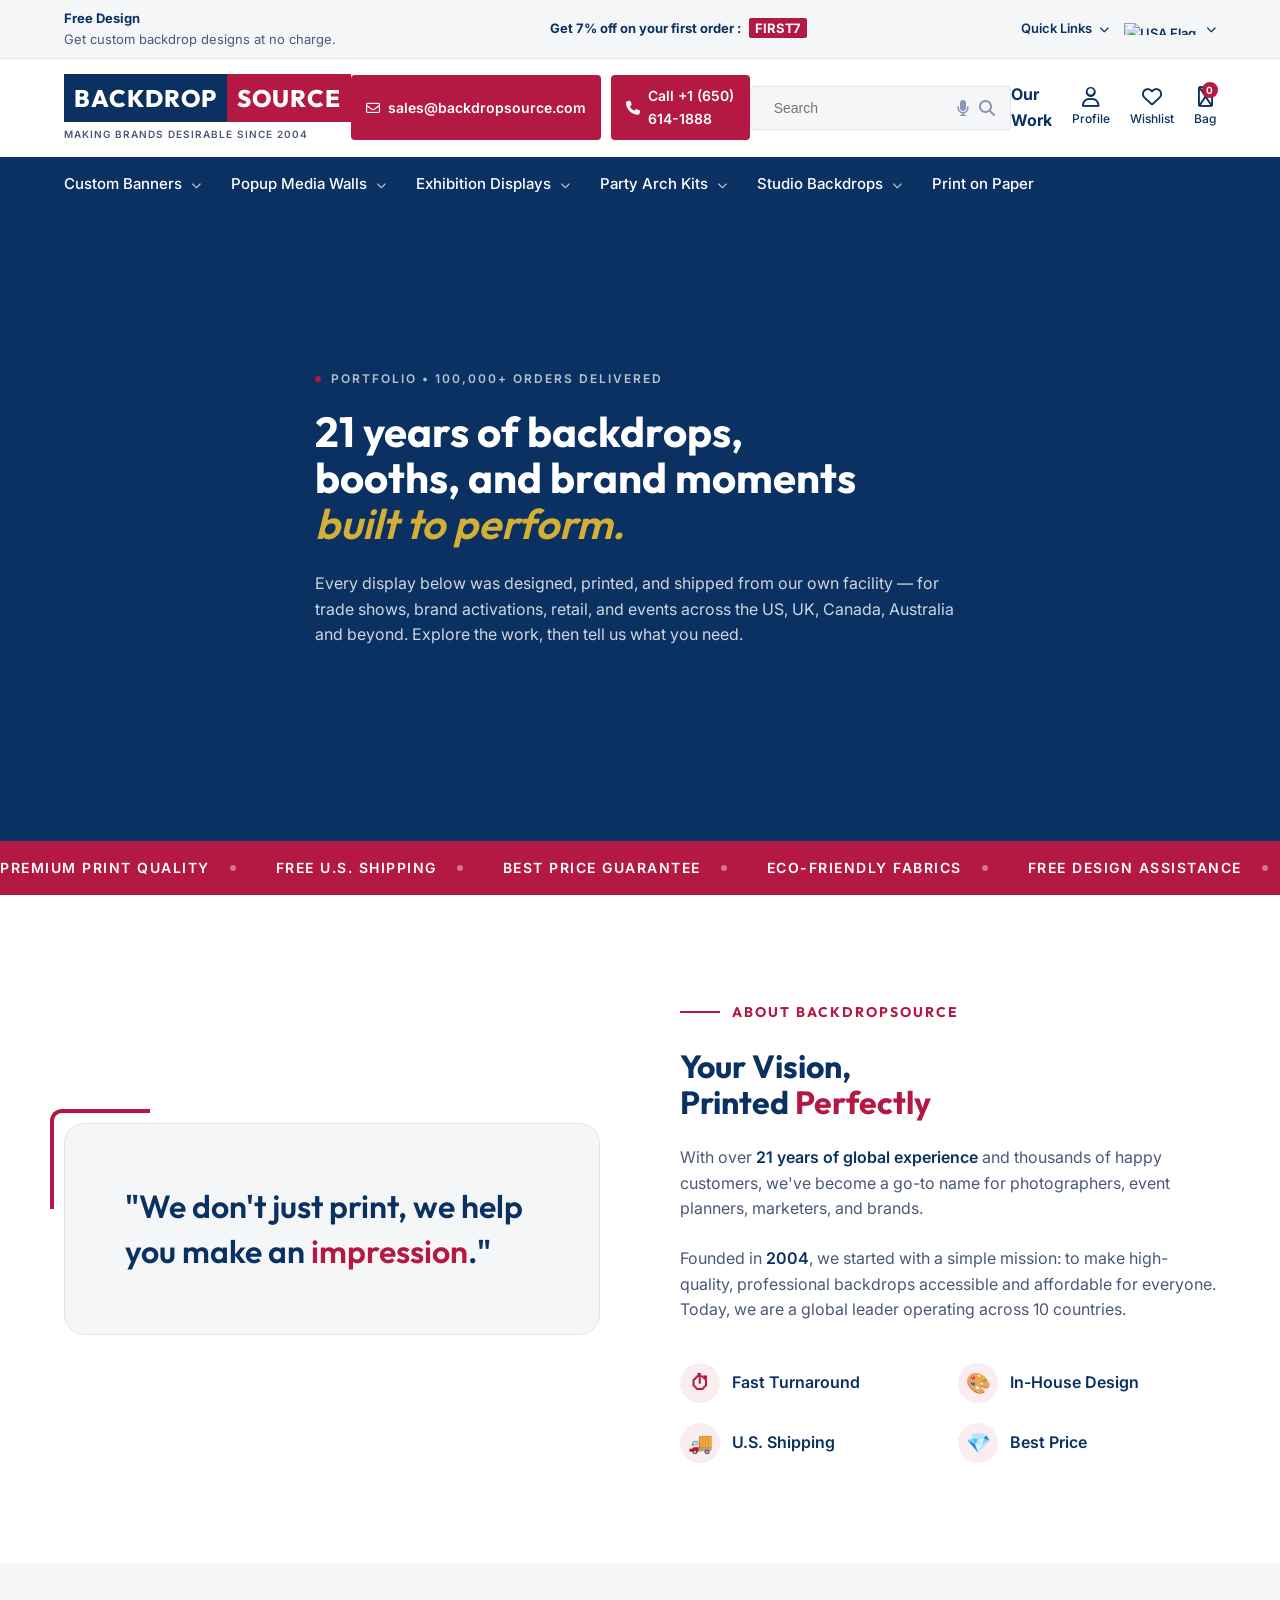
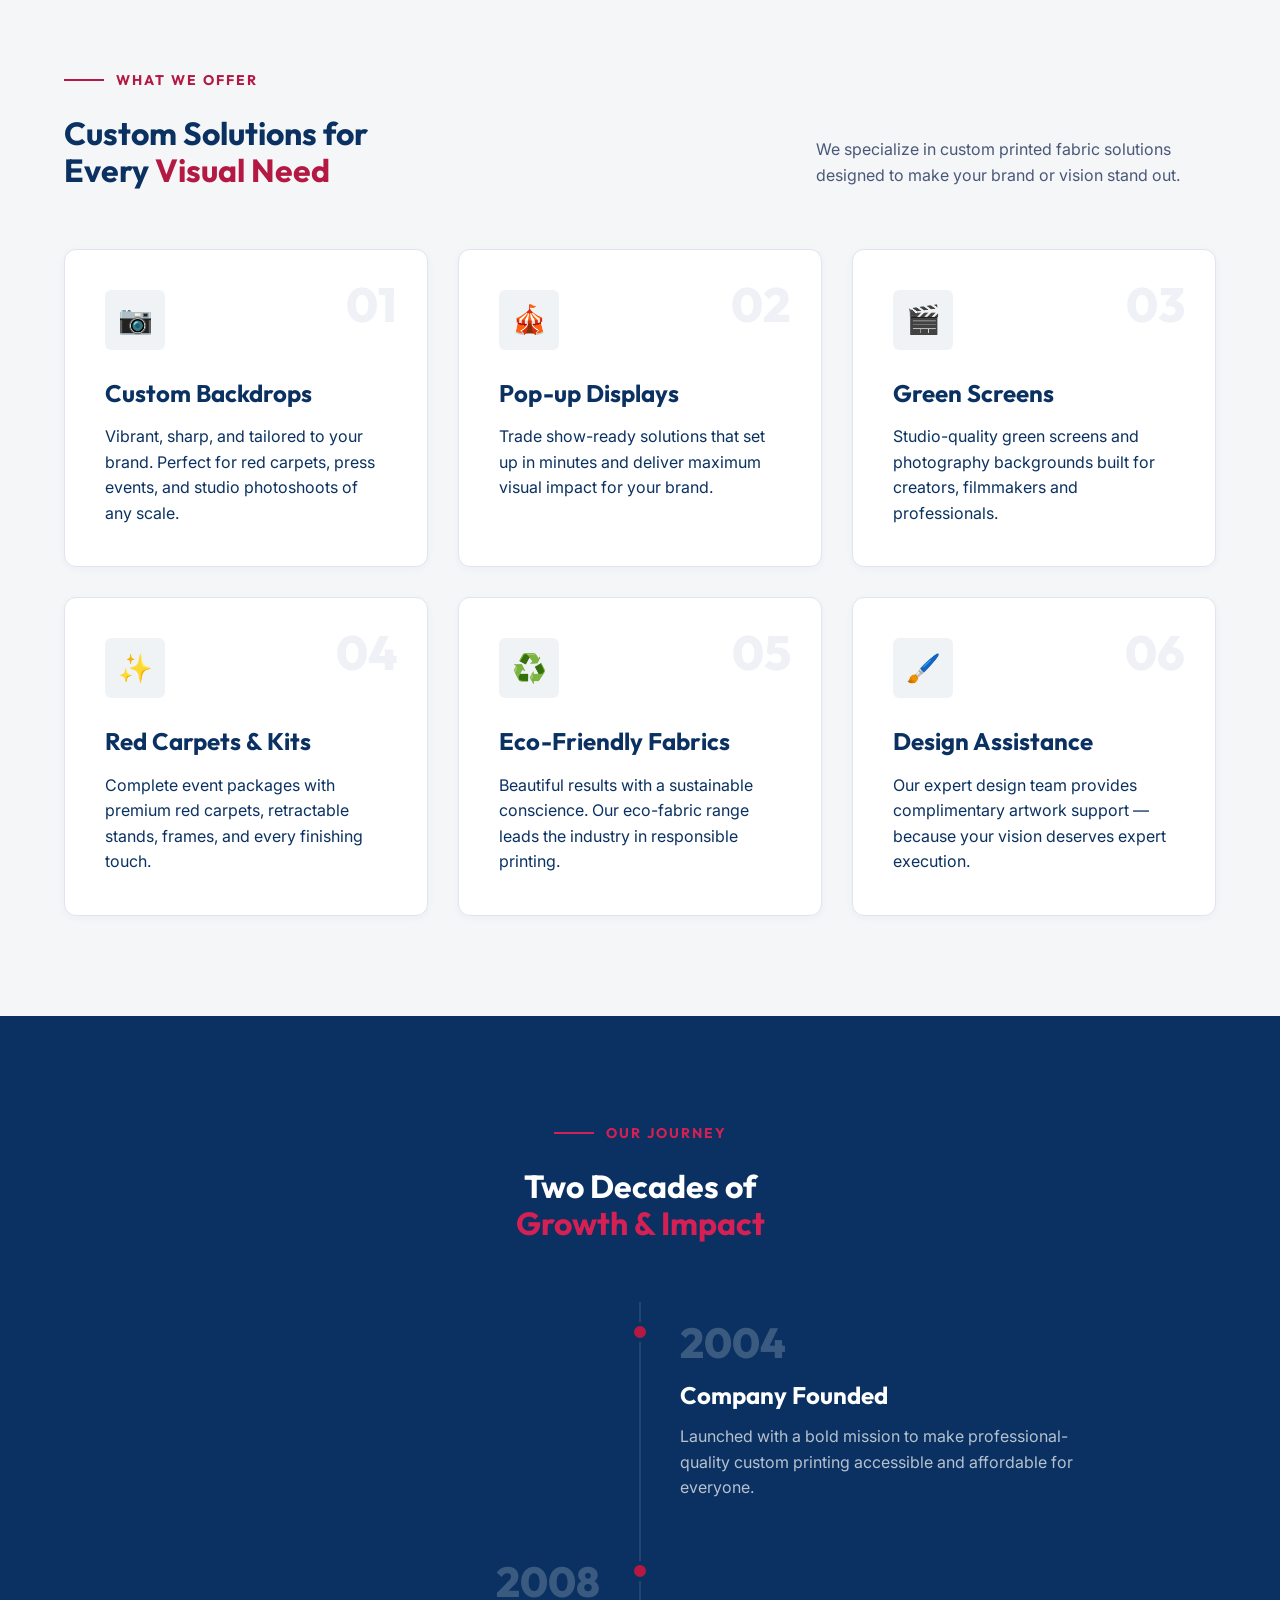
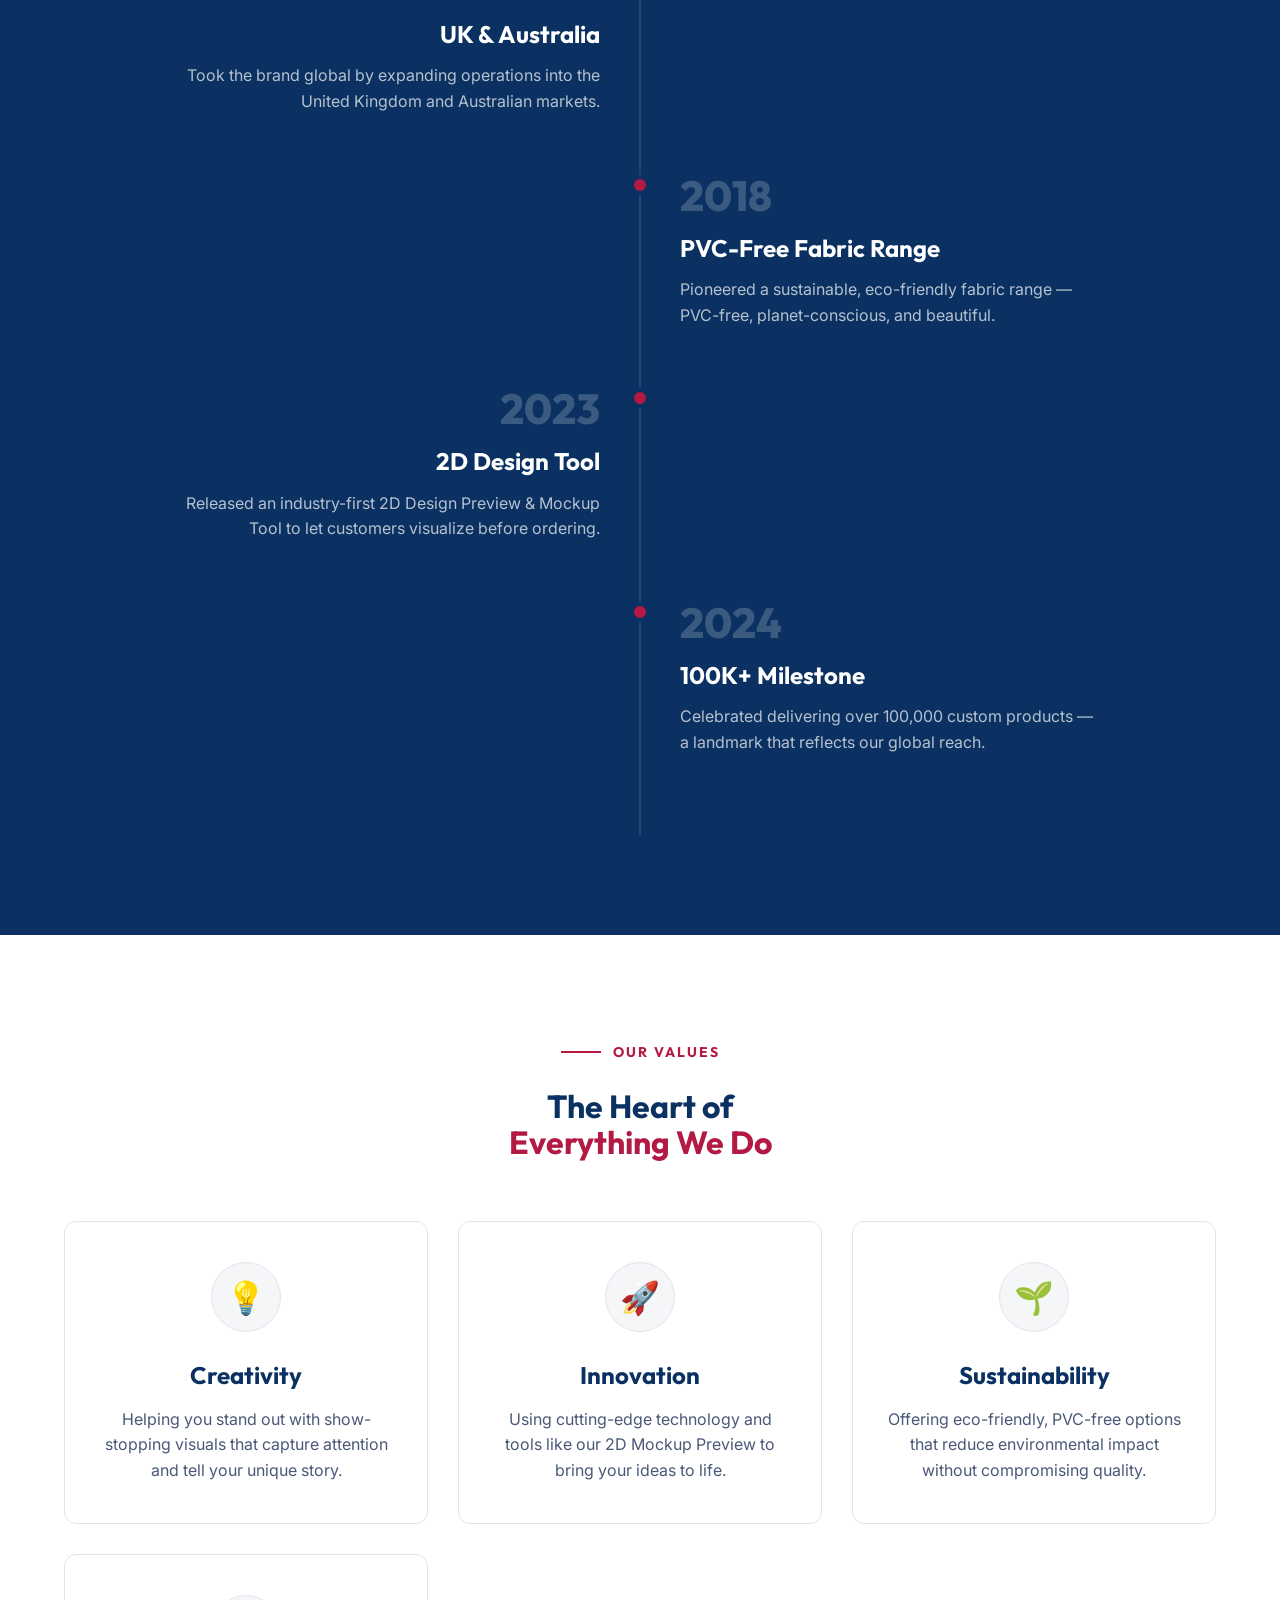
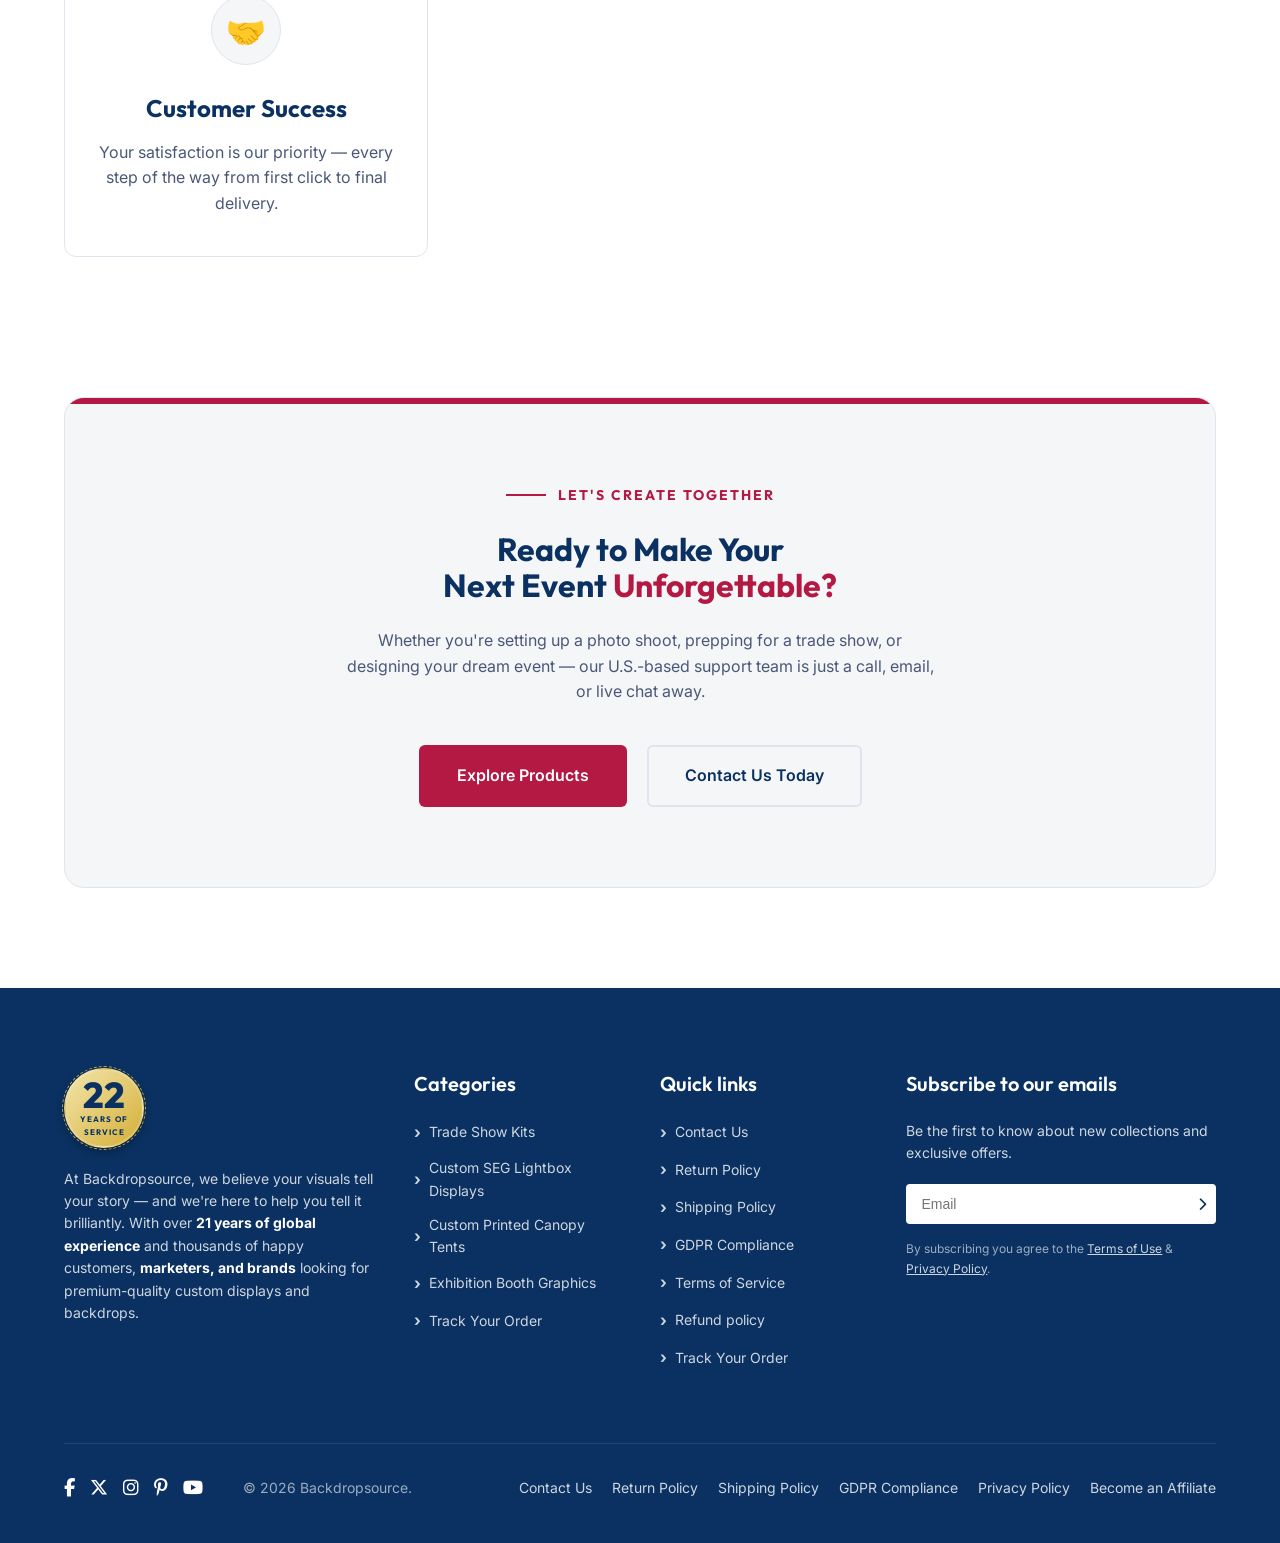
==== about.html @ a2a5b866 "Initial commit" ====
<!DOCTYPE html>
<html lang="en">
<head>
    <meta charset="UTF-8">
    <meta name="viewport" content="width=device-width, initial-scale=1.0">
    <title>Backdropsource — About Us</title>
    <link href="https://fonts.googleapis.com/css2?family=Inter:wght@300;400;500;600;700&family=Outfit:wght@400;500;600;700;800&display=swap" rel="stylesheet">
    <link rel="stylesheet" href="https://cdnjs.cloudflare.com/ajax/libs/font-awesome/6.4.0/css/all.min.css">
    <style>
        :root {
            /* ── BRAND COLORS ── */
            --crimson: #B31942;
            --crimson-dark: #8E1235;
            --crimson-light: #D42054;
            --crimson-soft: rgba(179, 25, 66, 0.08);

            --navy: #0A3161;
            --navy-mid: #0D3D7A;
            --navy-light: #1050A0;
            --navy-soft: rgba(10, 49, 97, 0.06);

            --gold: #D4AF37;
            --gold-light: #F3E5AB;

            --white: #FFFFFF;
            --off-white: #F5F6F8;
            --light-gray: #E0E4EE;
            --border: #E0E4EE;

            --text-primary: #0A3161;
            --text-secondary: #4A5878;
            --text-muted: #8896B3;

            /* ── DESIGN SYSTEM ── */
            --font-display: 'Outfit', sans-serif;
            --font-body: 'Inter', sans-serif;

            --radius-sm: 6px;
            --radius-md: 12px;
            --radius-lg: 20px;

            --shadow-sm: 0 2px 8px rgba(10, 49, 97, 0.04);
            --shadow-md: 0 8px 24px rgba(10, 49, 97, 0.08);
            --shadow-lg: 0 20px 40px rgba(10, 49, 97, 0.12);

            /* ── BRAND FONT SIZES ── */
            --font-h1-desktop: 42px;
            --font-h1-mobile: 32px;
            --font-h2-desktop: 32px;
            --font-h2-mobile: 24px;
            --font-h3-desktop: 24px;
            --font-h3-mobile: 20px;
            --font-h4-desktop: 20px;
            --font-h4-mobile: 18px;
            --font-body-desktop: 16px;
            --font-body-mobile: 15px;
            --font-small-desktop: 14px;
            --font-small-mobile: 13px;
            --font-button: 16px;
            --font-nav-desktop: 15px;
            --font-nav-mobile: 14px;
        }

        *, *::before, *::after {
            box-sizing: border-box;
            margin: 0;
            padding: 0;
        }

        html {
            scroll-behavior: smooth;
        }

        body {
            font-family: var(--font-body);
            font-size: var(--font-body-mobile);
            background-color: var(--white);
            color: var(--text-primary);
            overflow-x: hidden;
            line-height: 1.6;
        }

        /* ── HEADER ── */
        header {
            width: 100%;
            z-index: 1000;
        }
        .top-bar {
            background-color: var(--off-white);
            padding: 8px 5%;
            display: flex;
            justify-content: space-between;
            align-items: center;
            font-size: 13px;
            border-bottom: 1px solid var(--border);
        }
        .top-bar-left strong {
            color: var(--text-primary);
        }
        .top-bar-left span {
            color: var(--text-secondary);
        }
        .top-bar-center {
            font-weight: 700;
        }
        .top-bar-center span {
            background-color: var(--crimson);
            color: var(--white);
            padding: 2px 6px;
            border-radius: 2px;
            margin-left: 5px;
        }
        .top-bar-right {
            display: flex;
            align-items: center;
            gap: 15px;
            font-weight: 600;
        }
        .top-bar-right select {
            border: none;
            background: transparent;
            font-size: 13px;
            cursor: pointer;
            outline: none;
            font-weight: 600;
        }
        .main-header {
            display: flex;
            justify-content: space-between;
            align-items: center;
            padding: 15px 5%;
            background-color: var(--white);
        }
        .logo-area {
            display: flex;
            flex-direction: column;
            text-decoration: none;
        }
        .logo-main {
            display: flex;
            font-family: var(--font-display);
            font-size: 24px;
            font-weight: 800;
            letter-spacing: 1px;
        }
        .logo-backdrop {
            background-color: var(--navy);
            color: var(--white);
            padding: 5px 10px;
        }
        .logo-source {
            background-color: var(--crimson);
            color: var(--white);
            padding: 5px 10px;
        }
        .logo-sub {
            font-size: 10px;
            text-transform: uppercase;
            letter-spacing: 1px;
            color: var(--text-secondary);
            margin-top: 4px;
            font-weight: 600;
        }
        .header-actions {
            display: flex;
            gap: 10px;
        }
        .btn-header {
            background-color: var(--crimson);
            color: var(--white);
            padding: 10px 15px;
            border-radius: 4px;
            text-decoration: none;
            font-weight: 600;
            font-size: 14px;
            display: flex;
            align-items: center;
            gap: 8px;
            transition: background-color 0.3s;
        }
        .btn-header:hover {
            background-color: var(--crimson-dark);
        }
        .search-bar {
            display: flex;
            align-items: center;
            background-color: var(--off-white);
            border: 1px solid var(--border);
            border-radius: 4px;
            padding: 5px 15px;
            width: 300px;
        }
        .search-bar input {
            border: none;
            background: transparent;
            padding: 8px;
            width: 100%;
            outline: none;
            font-size: 14px;
        }
        .search-bar i {
            color: var(--text-muted);
            cursor: pointer;
        }
        .header-icons {
            display: flex;
            align-items: center;
            gap: 20px;
        }
        .our-work-link {
            font-weight: 700;
            text-decoration: none;
            color: var(--text-primary);
        }
        .icon-item {
            display: flex;
            flex-direction: column;
            align-items: center;
            text-decoration: none;
            color: var(--text-primary);
            font-size: 12px;
            position: relative;
            font-weight: 500;
        }
        .icon-item i {
            font-size: 20px;
            margin-bottom: 2px;
            font-weight: 400;
        }
        .bag-count {
            position: absolute;
            top: -5px;
            right: -5px;
            background-color: var(--crimson);
            color: var(--white);
            font-size: 10px;
            border-radius: 50%;
            width: 16px;
            height: 16px;
            display: flex;
            align-items: center;
            justify-content: center;
            font-weight: bold;
        }
        .nav-bar {
            background-color: var(--navy);
            padding: 0 5%;
        }
        .nav-list {
            display: flex;
            list-style: none;
            gap: 30px;
            margin: 0;
            padding: 0;
            overflow-x: auto;
        }
        .nav-list li a {
            color: var(--white);
            text-decoration: none;
            font-size: var(--font-nav-mobile);
            font-weight: 500;
            display: inline-block;
            padding: 15px 0;
            white-space: nowrap;
        }
        .nav-list li a i {
            font-size: 10px;
            margin-left: 5px;
            opacity: 0.7;
        }

        /* ── FOOTER ── */
        .s-footer {
            background-color: var(--navy);
            color: var(--white);
            padding: 80px 5% 40px;
        }
        .footer-grid {
            display: grid;
            grid-template-columns: 1.5fr 1fr 1fr 1.5fr;
            gap: 40px;
            margin-bottom: 60px;
        }
        .footer-logo-area p {
            color: rgba(255,255,255,0.8);
            font-size: 14px;
            line-height: 1.6;
            margin-top: 20px;
        }
        .footer-logo-area strong {
            color: var(--white);
            font-weight: 700;
        }
        .footer-badge {
            display: inline-block;
            width: 80px;
            height: 80px;
            background: linear-gradient(135deg, var(--gold-light), var(--gold));
            border-radius: 50%;
            text-align: center;
            color: var(--navy);
            display: flex;
            flex-direction: column;
            justify-content: center;
            align-items: center;
            font-family: var(--font-display);
            box-shadow: 0 4px 10px rgba(0,0,0,0.3);
            border: 2px solid rgba(255,255,255,0.2);
            position: relative;
        }
        .footer-badge::before {
            content: '';
            position: absolute;
            inset: -4px;
            border: 1px dashed var(--gold);
            border-radius: 50%;
        }
        .footer-badge .badge-num {
            font-size: 36px;
            font-weight: 800;
            line-height: 1;
        }
        .footer-badge .badge-text {
            font-size: 8px;
            text-transform: uppercase;
            font-weight: 700;
            letter-spacing: 1px;
        }
        .footer-heading {
            font-family: var(--font-display);
            font-size: clamp(18px, 2vw, 20px);
            font-weight: 600;
            margin-bottom: 20px;
        }
        .footer-links {
            list-style: none;
            padding: 0;
            margin: 0;
        }
        .footer-links li {
            margin-bottom: 12px;
        }
        .footer-links a {
            color: rgba(255,255,255,0.8);
            text-decoration: none;
            font-size: 14px;
            transition: color 0.3s;
            display: flex;
            align-items: center;
        }
        .footer-links a::before {
            content: '›';
            margin-right: 8px;
            font-weight: bold;
            font-size: 16px;
        }
        .footer-links a:hover {
            color: var(--white);
        }
        .footer-subscribe p {
            color: rgba(255,255,255,0.8);
            font-size: 14px;
            margin-bottom: 20px;
        }
        .subscribe-form {
            position: relative;
            margin-bottom: 15px;
        }
        .subscribe-form input {
            width: 100%;
            padding: 12px 40px 12px 15px;
            border: none;
            border-radius: 4px;
            font-size: 14px;
        }
        .subscribe-form button {
            position: absolute;
            right: 10px;
            top: 50%;
            transform: translateY(-50%);
            background: none;
            border: none;
            cursor: pointer;
            color: var(--text-primary);
        }
        .subscribe-terms {
            font-size: 12px;
            color: rgba(255,255,255,0.6);
        }
        .subscribe-terms a {
            color: rgba(255,255,255,0.8);
            text-decoration: underline;
        }
        .footer-bottom {
            display: flex;
            justify-content: space-between;
            align-items: center;
            padding-top: 30px;
            border-top: 1px solid rgba(255,255,255,0.1);
            font-size: 14px;
            color: rgba(255,255,255,0.6);
            flex-wrap: wrap;
            gap: 20px;
        }
        .social-icons {
            display: flex;
            gap: 15px;
        }
        .social-icons a {
            color: var(--white);
            font-size: 18px;
            text-decoration: none;
            transition: opacity 0.3s;
        }
        .social-icons a:hover {
            opacity: 0.8;
        }
        .footer-bottom-links {
            display: flex;
            gap: 20px;
            flex-wrap: wrap;
        }
        .footer-bottom-links a {
            color: rgba(255,255,255,0.8);
            text-decoration: none;
        }
        .footer-bottom-links a:hover {
            color: var(--white);
        }

        @media (max-width: 1024px) {
            .main-header { flex-wrap: wrap; gap: 20px; }
            .header-actions { order: 3; width: 100%; justify-content: center; }
            .search-bar { width: 100%; }
            .footer-grid { grid-template-columns: 1fr 1fr; }
        }
        @media (max-width: 768px) {
            .top-bar { flex-direction: column; gap: 10px; text-align: center; }
            .header-icons { gap: 15px; }
            .footer-grid { grid-template-columns: 1fr; }
            .footer-bottom { flex-direction: column; text-align: center; }
            .footer-bottom-links { justify-content: center; }
        }

        /* ── DESKTOP FONT SIZES ── */
        @media (min-width: 750px) {
            body { font-size: var(--font-body-desktop); }
            .nav-list li a { font-size: var(--font-nav-desktop); }
        }

        /* ── SCROLL PROGRESS ── */
        .scroll-progress {
            position: fixed;
            top: 0;
            left: 0;
            height: 4px;
            background: var(--crimson);
            z-index: 9999;
            width: 0;
            transition: width 0.1s;
        }

        /* ── GLOBAL UTILS ── */
        .section-padding {
            padding: 100px 5%;
        }
        
        .container {
            max-width: 1280px;
            margin: 0 auto;
        }

        .section-tag {
            display: inline-flex;
            align-items: center;
            gap: 12px;
            font-family: var(--font-display);
            font-size: 14px;
            font-weight: 700;
            letter-spacing: 2px;
            text-transform: uppercase;
            color: var(--crimson);
            margin-bottom: 24px;
        }

        .section-tag::before {
            content: '';
            width: 40px;
            height: 2px;
            background: var(--crimson);
        }

        .section-tag-light {
            color: var(--crimson-light);
        }
        .section-tag-light::before {
            background: var(--crimson-light);
        }

        .section-h2 {
            font-family: var(--font-display);
            font-size: clamp(24px, 4vw, 32px);
            font-weight: 700;
            line-height: 1.15;
            color: var(--navy);
            margin-bottom: 24px;
        }
        
        .section-h2-light {
            color: var(--white);
        }

        .section-h2 em {
            font-style: normal;
            color: var(--crimson);
        }
        
        .section-h2-light em {
            color: var(--crimson-light);
        }

        /* ── BUTTONS ── */
        .btn {
            display: inline-flex;
            align-items: center;
            justify-content: center;
            padding: 16px 36px;
            border-radius: var(--radius-sm);
            font-family: var(--font-body);
            font-size: var(--font-button);
            font-weight: 600;
            text-decoration: none;
            transition: all 0.3s ease;
            border: 2px solid transparent;
            cursor: pointer;
        }

        .btn-primary {
            background: var(--crimson);
            color: var(--white);
        }

        .btn-primary:hover {
            background: var(--crimson-dark);
            transform: translateY(-2px);
            box-shadow: 0 10px 20px rgba(179, 25, 66, 0.2);
        }

        .btn-outline {
            background: transparent;
            color: var(--navy);
            border-color: var(--border);
        }

        .btn-outline:hover {
            border-color: var(--navy);
            background: var(--navy-soft);
        }
        
        .btn-outline-light {
            background: transparent;
            color: var(--white);
            border-color: rgba(255,255,255,0.3);
        }
        
        .btn-outline-light:hover {
            border-color: var(--white);
            background: rgba(255,255,255,0.1);
        }

        /* ── HERO SECTION ── */
        .s-hero {
            position: relative;
            background: var(--navy);
            color: var(--white);
            min-height: 70vh;
            display: flex;
            align-items: center;
            overflow: hidden;
            justify-content: flex-start;
        }
        
        .hero-pattern {
            position: absolute;
            inset: 0;
            opacity: 0.1;
            background-image: 
                linear-gradient(rgba(255,255,255,0.1) 1px, transparent 1px),
                linear-gradient(90deg, rgba(255,255,255,0.1) 1px, transparent 1px);
            background-size: 50px 50px;
        }

        .hero-content {
            position: relative;
            z-index: 2;
            max-width: 900px;
            text-align: left;
        }

        .hero-badge {
            display: inline-flex;
            align-items: center;
            font-size: 12px;
            font-weight: 600;
            letter-spacing: 2px;
            text-transform: uppercase;
            margin-bottom: 20px;
            color: rgba(255,255,255,0.7);
        }
        
        .hero-badge::before {
            content: '';
            width: 6px;
            height: 6px;
            background-color: var(--crimson);
            border-radius: 50%;
            margin-right: 10px;
        }

        .hero-h1 {
            font-family: var(--font-display);
            font-size: clamp(32px, 5vw, 42px);
            font-weight: 700;
            line-height: 1.1;
            margin-bottom: 24px;
        }

        .hero-h1 em {
            color: var(--gold);
            font-style: italic;
            font-weight: 600;
        }

        .hero-sub {
            font-size: var(--font-body-desktop);
            color: rgba(255,255,255,0.8);
            margin-bottom: 40px;
            max-width: 650px;
            font-weight: 400;
            line-height: 1.6;
        }

        /* ── TRUST MARQUEE ── */
        .s-trust {
            background: var(--crimson);
            color: var(--white);
            padding: 16px 0;
            overflow: hidden;
        }
        
        .trust-marquee {
            display: flex;
            gap: 40px;
            white-space: nowrap;
            animation: marquee 25s linear infinite;
        }

        .trust-item {
            display: inline-flex;
            align-items: center;
            gap: 20px;
            font-family: var(--font-body);
            font-size: 14px;
            font-weight: 600;
            letter-spacing: 1.5px;
            text-transform: uppercase;
        }
        
        .trust-item::after {
            content: '';
            width: 6px;
            height: 6px;
            border-radius: 50%;
            background: rgba(255,255,255,0.4);
        }

        /* ── INTRO SECTION ── */
        .intro-grid {
            display: grid;
            grid-template-columns: 1fr 1fr;
            gap: 80px;
            align-items: center;
        }

        .intro-visual {
            position: relative;
            border-radius: var(--radius-lg);
            background: var(--off-white);
            padding: 60px;
            border: 1px solid var(--border);
        }
        
        .intro-visual::before {
            content: '';
            position: absolute;
            top: -15px; left: -15px;
            width: 100px; height: 100px;
            border-top: 4px solid var(--crimson);
            border-left: 4px solid var(--crimson);
            border-radius: var(--radius-md) 0 0 0;
        }
        
        .intro-quote {
            font-family: var(--font-display);
            font-size: 32px;
            line-height: 1.4;
            color: var(--navy);
            font-weight: 600;
        }
        
        .intro-quote span {
            color: var(--crimson);
        }

        .intro-content p {
            font-size: var(--font-body-desktop);
            color: var(--text-secondary);
            margin-bottom: 24px;
        }

        .intro-content strong {
            color: var(--navy);
            font-weight: 600;
        }
        
        .features-list {
            margin-top: 40px;
            display: grid;
            grid-template-columns: 1fr 1fr;
            gap: 20px;
        }
        
        .feature-item {
            display: flex;
            align-items: center;
            gap: 12px;
            font-weight: 600;
            color: var(--navy);
        }
        
        .feature-icon {
            width: 40px;
            height: 40px;
            border-radius: 50%;
            background: var(--crimson-soft);
            color: var(--crimson);
            display: flex;
            align-items: center;
            justify-content: center;
            font-size: 20px;
        }

        /* ── WHAT WE OFFER ── */
        .s-offer {
            background: var(--off-white);
        }
        
        .offer-header {
            display: flex;
            justify-content: space-between;
            align-items: flex-end;
            margin-bottom: 60px;
        }
        
        .offer-header p {
            max-width: 400px;
            color: var(--text-secondary);
            font-size: 16px;
        }

        .offer-grid {
            display: grid;
            grid-template-columns: repeat(auto-fit, minmax(350px, 1fr));
            gap: 30px;
        }

        .offer-card {
            background: var(--white);
            border-radius: var(--radius-md);
            padding: 40px;
            border: 1px solid var(--border);
            box-shadow: var(--shadow-sm);
            transition: all 0.3s ease;
            position: relative;
            overflow: hidden;
        }
        
        .offer-card::after {
            content: '';
            position: absolute;
            bottom: 0; left: 0; right: 0;
            height: 4px;
            background: var(--crimson);
            transform: scaleX(0);
            transform-origin: left;
            transition: transform 0.4s ease;
        }

        .offer-card:hover {
            transform: translateY(-5px);
            box-shadow: var(--shadow-lg);
            border-color: transparent;
        }
        
        .offer-card:hover::after {
            transform: scaleX(1);
        }

        .offer-icon {
            width: 60px;
            height: 60px;
            background: var(--navy-soft);
            border-radius: var(--radius-sm);
            display: flex;
            align-items: center;
            justify-content: center;
            font-size: 28px;
            margin-bottom: 24px;
            transition: background 0.3s, color 0.3s;
        }
        
        .offer-card:hover .offer-icon {
            background: var(--crimson);
            color: var(--white);
        }

        .offer-title {
            font-family: var(--font-display);
            font-size: clamp(20px, 2.5vw, 24px);
            color: var(--navy);
            margin-bottom: 12px;
            font-weight: 700;
        }

        .offer-num {
            position: absolute;
            top: 30px;
            right: 30px;
            font-family: var(--font-display);
            font-size: 48px;
            font-weight: 800;
            color: var(--border);
            line-height: 1;
            opacity: 0.5;
            transition: color 0.3s;
        }
        
        .offer-card:hover .offer-num {
            color: var(--crimson-soft);
        }

        /* ── VALUES SECTION ── */
        .values-grid {
            display: grid;
            grid-template-columns: repeat(auto-fit, minmax(280px, 1fr));
            gap: 30px;
            margin-top: 60px;
        }
        
        .value-card {
            padding: 40px 30px;
            border-radius: var(--radius-md);
            border: 1px solid var(--border);
            text-align: center;
            transition: all 0.3s ease;
            background: var(--white);
        }
        
        .value-card:hover {
            border-color: var(--crimson);
            box-shadow: var(--shadow-md);
        }
        
        .value-icon {
            width: 70px;
            height: 70px;
            margin: 0 auto 24px;
            background: var(--off-white);
            border-radius: 50%;
            display: flex;
            align-items: center;
            justify-content: center;
            font-size: 32px;
            color: var(--crimson);
            border: 1px solid var(--border);
            transition: all 0.3s ease;
        }
        
        .value-card:hover .value-icon {
            background: var(--crimson);
            color: var(--white);
            border-color: var(--crimson);
        }

        .value-title {
            font-family: var(--font-display);
            font-size: clamp(20px, 2.5vw, 24px);
            color: var(--navy);
            margin-bottom: 12px;
            font-weight: 700;
        }
        
        .value-desc {
            color: var(--text-secondary);
        }

        /* ── TIMELINE ── */
        .s-timeline {
            background: var(--navy);
            color: var(--white);
        }
        
        .timeline-container {
            position: relative;
            max-width: 1000px;
            margin: 60px auto 0;
            padding: 20px 0;
        }
        
        .timeline-container::before {
            content: '';
            position: absolute;
            left: 50%;
            top: 0;
            bottom: 0;
            width: 2px;
            background: rgba(255,255,255,0.1);
            transform: translateX(-50%);
        }
        
        .timeline-item {
            position: relative;
            width: 50%;
            padding: 0 40px;
            margin-bottom: 60px;
        }
        
        .timeline-item:nth-child(odd) {
            left: 0;
            text-align: right;
        }
        
        .timeline-item:nth-child(even) {
            left: 50%;
        }
        
        .timeline-dot {
            position: absolute;
            top: 0;
            width: 20px;
            height: 20px;
            background: var(--crimson);
            border: 4px solid var(--navy);
            border-radius: 50%;
            z-index: 2;
            transition: transform 0.3s, background 0.3s;
        }
        
        .timeline-item:nth-child(odd) .timeline-dot {
            right: -10px;
        }
        
        .timeline-item:nth-child(even) .timeline-dot {
            left: -10px;
        }
        
        .timeline-item:hover .timeline-dot,
        .timeline-dot.active {
            transform: scale(1.3);
            background: var(--crimson-light);
            border-color: var(--white);
        }
        
        .timeline-year {
            font-family: var(--font-display);
            font-size: 42px;
            font-weight: 800;
            color: rgba(255,255,255,0.2);
            line-height: 1;
            margin-bottom: 12px;
            transition: color 0.3s;
        }
        
        .timeline-item:hover .timeline-year,
        .timeline-item.active-item .timeline-year {
            color: var(--crimson-light);
        }
        
        .timeline-line-active {
            position: absolute;
            left: 50%;
            top: 0;
            width: 2px;
            background: var(--crimson);
            transform: translateX(-50%);
            height: 0%;
            z-index: 1;
            transition: height 0.1s ease-out;
        }
        
        .timeline-title {
            font-family: var(--font-display);
            font-size: clamp(20px, 2.5vw, 24px);
            font-weight: 700;
            margin-bottom: 10px;
        }
        
        .timeline-desc {
            color: rgba(255,255,255,0.7);
        }

        /* ── CTA SECTION ── */
        .cta-box {
            background: var(--off-white);
            border-radius: var(--radius-lg);
            padding: 80px;
            text-align: center;
            border: 1px solid var(--border);
            position: relative;
            overflow: hidden;
        }
        
        .cta-box::before {
            content: '';
            position: absolute;
            top: 0; left: 0; right: 0;
            height: 6px;
            background: var(--crimson);
        }
        
        .cta-desc {
            font-size: var(--font-body-desktop);
            color: var(--text-secondary);
            max-width: 600px;
            margin: 0 auto 40px;
        }

        .cta-actions {
            display: flex;
            justify-content: center;
            gap: 20px;
            flex-wrap: wrap;
        }

        /* ── ANIMATIONS ── */
        @keyframes marquee {
            0% { transform: translateX(0); }
            100% { transform: translateX(-50%); }
        }

        .reveal {
            opacity: 0;
            transform: translateY(30px);
            transition: all 0.8s cubic-bezier(0.16, 1, 0.3, 1);
        }
        
        .reveal.active {
            opacity: 1;
            transform: translateY(0);
        }

        /* ── RESPONSIVE ── */
        @media (max-width: 1024px) {
            .offer-header {
                flex-direction: column;
                align-items: flex-start;
                gap: 20px;
            }
        }
        
        @media (max-width: 768px) {
            .section-padding { padding: 80px 5%; }
            .intro-grid { grid-template-columns: 1fr; gap: 40px; }
            .hero-stats { flex-direction: column; gap: 20px; }
            
            .timeline-container::before {
                left: 20px;
                transform: none;
            }
            .timeline-line-active {
                left: 20px;
                transform: none;
            }
            .timeline-item {
                width: 100%;
                padding-left: 60px;
                padding-right: 0;
                text-align: left !important;
            }
            .timeline-item:nth-child(odd), .timeline-item:nth-child(even) {
                left: 0;
            }
            .timeline-item:nth-child(odd) .timeline-dot, .timeline-item:nth-child(even) .timeline-dot {
                left: 10px;
                right: auto;
            }
            .cta-box { padding: 40px 20px; }
        }
    </style>
</head>
<body>

    <div class="scroll-progress" id="sp"></div>

    <!-- ─────────── HEADER ─────────── -->
    <header>
        <div class="top-bar">
            <div class="top-bar-left">
                <strong>Free Design</strong><br>
                <span>Get custom backdrop designs at no charge.</span>
            </div>
            <div class="top-bar-center">
                Get 7% off on your first order : <span>FIRST7</span>
            </div>
            <div class="top-bar-right">
                <span>Quick Links <i class="fa-solid fa-chevron-down" style="font-size:10px;margin-left:4px;"></i></span>
                <img src="https://flagcdn.com/w20/us.png" alt="USA Flag" style="height: 12px;"> <i class="fa-solid fa-chevron-down" style="font-size:10px; margin-left: -5px;"></i>
            </div>
        </div>

        <div class="main-header">
            <a href="/" class="logo-area">
                <div class="logo-main">
                    <span class="logo-backdrop">BACKDROP</span>
                    <span class="logo-source">SOURCE</span>
                </div>
                <span class="logo-sub">Making Brands Desirable Since 2004</span>
            </a>

            <div class="header-actions">
                <a href="mailto:sales@backdropsource.com" class="btn-header">
                    <i class="fa-regular fa-envelope"></i> sales@backdropsource.com
                </a>
                <a href="tel:+16506141888" class="btn-header">
                    <i class="fa-solid fa-phone"></i> Call +1 (650) 614-1888
                </a>
            </div>

            <div class="search-bar">
                <input type="text" placeholder="Search">
                <i class="fa-solid fa-microphone" style="margin-right: 10px;"></i>
                <i class="fa-solid fa-magnifying-glass"></i>
            </div>

            <div class="header-icons">
                <a href="#" class="our-work-link">Our Work</a>
                <a href="#" class="icon-item">
                    <i class="fa-regular fa-user"></i>
                    Profile
                </a>
                <a href="#" class="icon-item">
                    <i class="fa-regular fa-heart"></i>
                    Wishlist
                </a>
                <a href="#" class="icon-item">
                    <div style="position: relative;">
                        <i class="fa-solid fa-bag-shopping"></i>
                        <span class="bag-count">0</span>
                    </div>
                    Bag
                </a>
            </div>
        </div>

        <nav class="nav-bar">
            <ul class="nav-list">
                <li><a href="#">Custom Banners <i class="fa-solid fa-chevron-down"></i></a></li>
                <li><a href="#">Popup Media Walls <i class="fa-solid fa-chevron-down"></i></a></li>
                <li><a href="#">Exhibition Displays <i class="fa-solid fa-chevron-down"></i></a></li>
                <li><a href="#">Party Arch Kits <i class="fa-solid fa-chevron-down"></i></a></li>
                <li><a href="#">Studio Backdrops <i class="fa-solid fa-chevron-down"></i></a></li>
                <li><a href="#">Print on Paper</a></li>
            </ul>
        </nav>
    </header>

    <!-- ─────────── HERO ─────────── -->
    <section class="s-hero section-padding">
        <div class="hero-pattern"></div>
        <div class="container hero-content">
            <div class="hero-badge reveal">Portfolio • 100,000+ Orders Delivered</div>
            <h1 class="hero-h1 reveal" style="transition-delay: 0.1s">
                21 years of backdrops,<br>booths, and brand moments<br><em>built to perform.</em>
            </h1>
            <p class="hero-sub reveal" style="transition-delay: 0.2s">
                Every display below was designed, printed, and shipped from our own facility — for trade shows, brand activations, retail, and events across the US, UK, Canada, Australia and beyond. Explore the work, then tell us what you need.
            </p>
        </div>
    </section>

    <!-- ─────────── TRUST MARQUEE ─────────── -->
    <section class="s-trust">
        <div class="trust-marquee">
            <div class="trust-item">Premium Print Quality</div>
            <div class="trust-item">Free U.S. Shipping</div>
            <div class="trust-item">Best Price Guarantee</div>
            <div class="trust-item">Eco-Friendly Fabrics</div>
            <div class="trust-item">Free Design Assistance</div>
            <!-- Duplicate for infinite loop -->
            <div class="trust-item">Premium Print Quality</div>
            <div class="trust-item">Free U.S. Shipping</div>
            <div class="trust-item">Best Price Guarantee</div>
            <div class="trust-item">Eco-Friendly Fabrics</div>
            <div class="trust-item">Free Design Assistance</div>
        </div>
    </section>

    <!-- ─────────── INTRO ─────────── -->
    <section class="section-padding">
        <div class="container intro-grid">
            <div class="intro-visual reveal">
                <div class="intro-quote">
                    "We don't just print, we help you make an <span>impression</span>."
                </div>
            </div>
            <div class="intro-content reveal">
                <div class="section-tag">About Backdropsource</div>
                <h2 class="section-h2">Your Vision,<br>Printed <em>Perfectly</em></h2>
                <p>With over <strong>21 years of global experience</strong> and thousands of happy customers, we've become a go-to name for photographers, event planners, marketers, and brands.</p>
                <p>Founded in <strong>2004</strong>, we started with a simple mission: to make high-quality, professional backdrops accessible and affordable for everyone. Today, we are a global leader operating across 10 countries.</p>
                
                <div class="features-list">
                    <div class="feature-item">
                        <div class="feature-icon">⏱</div> Fast Turnaround
                    </div>
                    <div class="feature-item">
                        <div class="feature-icon">🎨</div> In-House Design
                    </div>
                    <div class="feature-item">
                        <div class="feature-icon">🚚</div> U.S. Shipping
                    </div>
                    <div class="feature-item">
                        <div class="feature-icon">💎</div> Best Price
                    </div>
                </div>
            </div>
        </div>
    </section>

    <!-- ─────────── WHAT WE OFFER ─────────── -->
    <section class="section-padding s-offer">
        <div class="container">
            <div class="offer-header reveal">
                <div>
                    <div class="section-tag">What We Offer</div>
                    <h2 class="section-h2" style="margin-bottom:0;">Custom Solutions for<br>Every <em>Visual Need</em></h2>
                </div>
                <p>We specialize in custom printed fabric solutions designed to make your brand or vision stand out.</p>
            </div>
            
            <div class="offer-grid">
                <div class="offer-card reveal">
                    <div class="offer-num">01</div>
                    <div class="offer-icon">📷</div>
                    <h3 class="offer-title">Custom Backdrops</h3>
                    <p class="text-secondary">Vibrant, sharp, and tailored to your brand. Perfect for red carpets, press events, and studio photoshoots of any scale.</p>
                </div>
                <div class="offer-card reveal" style="transition-delay: 0.1s">
                    <div class="offer-num">02</div>
                    <div class="offer-icon">🎪</div>
                    <h3 class="offer-title">Pop-up Displays</h3>
                    <p class="text-secondary">Trade show-ready solutions that set up in minutes and deliver maximum visual impact for your brand.</p>
                </div>
                <div class="offer-card reveal" style="transition-delay: 0.2s">
                    <div class="offer-num">03</div>
                    <div class="offer-icon">🎬</div>
                    <h3 class="offer-title">Green Screens</h3>
                    <p class="text-secondary">Studio-quality green screens and photography backgrounds built for creators, filmmakers and professionals.</p>
                </div>
                <div class="offer-card reveal" style="transition-delay: 0.3s">
                    <div class="offer-num">04</div>
                    <div class="offer-icon">✨</div>
                    <h3 class="offer-title">Red Carpets & Kits</h3>
                    <p class="text-secondary">Complete event packages with premium red carpets, retractable stands, frames, and every finishing touch.</p>
                </div>
                <div class="offer-card reveal" style="transition-delay: 0.4s">
                    <div class="offer-num">05</div>
                    <div class="offer-icon">♻️</div>
                    <h3 class="offer-title">Eco-Friendly Fabrics</h3>
                    <p class="text-secondary">Beautiful results with a sustainable conscience. Our eco-fabric range leads the industry in responsible printing.</p>
                </div>
                <div class="offer-card reveal" style="transition-delay: 0.5s">
                    <div class="offer-num">06</div>
                    <div class="offer-icon">🖌️</div>
                    <h3 class="offer-title">Design Assistance</h3>
                    <p class="text-secondary">Our expert design team provides complimentary artwork support — because your vision deserves expert execution.</p>
                </div>
            </div>
        </div>
    </section>

    <!-- ─────────── TIMELINE ─────────── -->
    <section class="section-padding s-timeline">
        <div class="container">
            <div class="reveal" style="text-align: center;">
                <div class="section-tag section-tag-light">Our Journey</div>
                <h2 class="section-h2 section-h2-light">Two Decades of<br><em>Growth & Impact</em></h2>
            </div>
            
            <div class="timeline-container">
                <div class="timeline-line-active" id="timelineLine"></div>
                <div class="timeline-item reveal">
                    <div class="timeline-dot"></div>
                    <div class="timeline-year">2004</div>
                    <h3 class="timeline-title">Company Founded</h3>
                    <p class="timeline-desc">Launched with a bold mission to make professional-quality custom printing accessible and affordable for everyone.</p>
                </div>
                <div class="timeline-item reveal">
                    <div class="timeline-dot"></div>
                    <div class="timeline-year">2008</div>
                    <h3 class="timeline-title">UK & Australia</h3>
                    <p class="timeline-desc">Took the brand global by expanding operations into the United Kingdom and Australian markets.</p>
                </div>
                <div class="timeline-item reveal">
                    <div class="timeline-dot"></div>
                    <div class="timeline-year">2018</div>
                    <h3 class="timeline-title">PVC-Free Fabric Range</h3>
                    <p class="timeline-desc">Pioneered a sustainable, eco-friendly fabric range — PVC-free, planet-conscious, and beautiful.</p>
                </div>
                <div class="timeline-item reveal">
                    <div class="timeline-dot"></div>
                    <div class="timeline-year">2023</div>
                    <h3 class="timeline-title">2D Design Tool</h3>
                    <p class="timeline-desc">Released an industry-first 2D Design Preview & Mockup Tool to let customers visualize before ordering.</p>
                </div>
                <div class="timeline-item reveal">
                    <div class="timeline-dot"></div>
                    <div class="timeline-year">2024</div>
                    <h3 class="timeline-title">100K+ Milestone</h3>
                    <p class="timeline-desc">Celebrated delivering over 100,000 custom products — a landmark that reflects our global reach.</p>
                </div>
            </div>
        </div>
    </section>

    <!-- ─────────── VALUES ─────────── -->
    <section class="section-padding">
        <div class="container">
            <div class="reveal" style="text-align: center;">
                <div class="section-tag">Our Values</div>
                <h2 class="section-h2">The Heart of<br><em>Everything We Do</em></h2>
            </div>
            
            <div class="values-grid">
                <div class="value-card reveal">
                    <div class="value-icon">💡</div>
                    <h3 class="value-title">Creativity</h3>
                    <p class="value-desc">Helping you stand out with show-stopping visuals that capture attention and tell your unique story.</p>
                </div>
                <div class="value-card reveal" style="transition-delay: 0.1s">
                    <div class="value-icon">🚀</div>
                    <h3 class="value-title">Innovation</h3>
                    <p class="value-desc">Using cutting-edge technology and tools like our 2D Mockup Preview to bring your ideas to life.</p>
                </div>
                <div class="value-card reveal" style="transition-delay: 0.2s">
                    <div class="value-icon">🌱</div>
                    <h3 class="value-title">Sustainability</h3>
                    <p class="value-desc">Offering eco-friendly, PVC-free options that reduce environmental impact without compromising quality.</p>
                </div>
                <div class="value-card reveal" style="transition-delay: 0.3s">
                    <div class="value-icon">🤝</div>
                    <h3 class="value-title">Customer Success</h3>
                    <p class="value-desc">Your satisfaction is our priority — every step of the way from first click to final delivery.</p>
                </div>
            </div>
        </div>
    </section>

    <!-- ─────────── CTA ─────────── -->
    <section class="section-padding" style="padding-top: 40px;">
        <div class="container">
            <div class="cta-box reveal">
                <div class="section-tag">Let's Create Together</div>
                <h2 class="section-h2">Ready to Make Your<br>Next Event <em>Unforgettable?</em></h2>
                <p class="cta-desc">Whether you're setting up a photo shoot, prepping for a trade show, or designing your dream event — our U.S.-based support team is just a call, email, or live chat away.</p>
                
                <div class="cta-actions">
                    <a href="https://www.backdropsource.com/" class="btn btn-primary">Explore Products</a>
                    <a href="https://www.backdropsource.com/pages/contact-us" class="btn btn-outline">Contact Us Today</a>
                </div>
            </div>
        </div>
    </section>

    <!-- ─────────── FOOTER ─────────── -->
    <footer class="s-footer">
        <div class="container">
            <div class="footer-grid">
                <div class="footer-logo-area">
                    <div class="footer-badge">
                        <div class="badge-num">22</div>
                        <div class="badge-text">Years of Service</div>
                    </div>
                    <p>At Backdropsource, we believe your visuals tell your story — and we're here to help you tell it brilliantly. With over <strong>21 years of global experience</strong> and thousands of happy customers, <strong>marketers, and brands</strong> looking for premium-quality custom displays and backdrops.</p>
                </div>

                <div>
                    <h3 class="footer-heading">Categories</h3>
                    <ul class="footer-links">
                        <li><a href="#">Trade Show Kits</a></li>
                        <li><a href="#">Custom SEG Lightbox Displays</a></li>
                        <li><a href="#">Custom Printed Canopy Tents</a></li>
                        <li><a href="#">Exhibition Booth Graphics</a></li>
                        <li><a href="#">Track Your Order</a></li>
                    </ul>
                </div>

                <div>
                    <h3 class="footer-heading">Quick links</h3>
                    <ul class="footer-links">
                        <li><a href="#">Contact Us</a></li>
                        <li><a href="#">Return Policy</a></li>
                        <li><a href="#">Shipping Policy</a></li>
                        <li><a href="#">GDPR Compliance</a></li>
                        <li><a href="#">Terms of Service</a></li>
                        <li><a href="#">Refund policy</a></li>
                        <li><a href="#">Track Your Order</a></li>
                    </ul>
                </div>

                <div class="footer-subscribe">
                    <h3 class="footer-heading">Subscribe to our emails</h3>
                    <p>Be the first to know about new collections and exclusive offers.</p>
                    <form class="subscribe-form">
                        <input type="email" placeholder="Email" required>
                        <button type="submit"><i class="fa-solid fa-chevron-right"></i></button>
                    </form>
                    <div class="subscribe-terms">
                        By subscribing you agree to the <a href="#">Terms of Use</a> & <a href="#">Privacy Policy</a>.
                    </div>
                </div>
            </div>

            <div class="footer-bottom">
                <div style="display: flex; align-items: center; gap: 40px;">
                    <div class="social-icons">
                        <a href="#"><i class="fa-brands fa-facebook-f"></i></a>
                        <a href="#"><i class="fa-brands fa-x-twitter"></i></a>
                        <a href="#"><i class="fa-brands fa-instagram"></i></a>
                        <a href="#"><i class="fa-brands fa-pinterest-p"></i></a>
                        <a href="#"><i class="fa-brands fa-youtube"></i></a>
                    </div>
                    <div>© 2026 Backdropsource.</div>
                </div>
                <div class="footer-bottom-links">
                    <a href="#">Contact Us</a>
                    <a href="#">Return Policy</a>
                    <a href="#">Shipping Policy</a>
                    <a href="#">GDPR Compliance</a>
                    <a href="#">Privacy Policy</a>
                    <a href="#">Become an Affiliate</a>
                </div>
            </div>
        </div>
    </footer>

    <script>
        /* Scroll progress bar */
        const sp = document.getElementById('sp');
        
        /* Timeline line scroll animation */
        const timelineContainer = document.querySelector('.timeline-container');
        const timelineLine = document.getElementById('timelineLine');
        const timelineItems = document.querySelectorAll('.timeline-item');

        window.addEventListener('scroll', () => {
            // Global scroll progress
            sp.style.width = (window.scrollY / (document.body.scrollHeight - innerHeight) * 100) + '%';
            
            // Timeline line animation
            if (timelineContainer && timelineLine) {
                const containerRect = timelineContainer.getBoundingClientRect();
                const startPos = containerRect.top - window.innerHeight / 2;
                const containerHeight = containerRect.height;
                
                let percentage = 0;
                if (startPos < 0) {
                    percentage = (Math.abs(startPos) / containerHeight) * 100;
                }
                
                percentage = Math.max(0, Math.min(100, percentage));
                timelineLine.style.height = percentage + '%';

                timelineItems.forEach(item => {
                    const dot = item.querySelector('.timeline-dot');
                    const dotRect = dot.getBoundingClientRect();
                    if (dotRect.top < window.innerHeight / 2 + 50) {
                        dot.classList.add('active');
                        item.classList.add('active-item');
                    } else {
                        dot.classList.remove('active');
                        item.classList.remove('active-item');
                    }
                });
            }
        });

        /* Reveal animations */
        const reveals = document.querySelectorAll('.reveal');
        
        const revealOnScroll = () => {
            const windowHeight = window.innerHeight;
            const elementVisible = 100;
            
            reveals.forEach(reveal => {
                const elementTop = reveal.getBoundingClientRect().top;
                if (elementTop < windowHeight - elementVisible) {
                    reveal.classList.add('active');
                }
            });
        };

        window.addEventListener('scroll', revealOnScroll);
        // Trigger once on load
        revealOnScroll();
    </script>
</body>
</html>
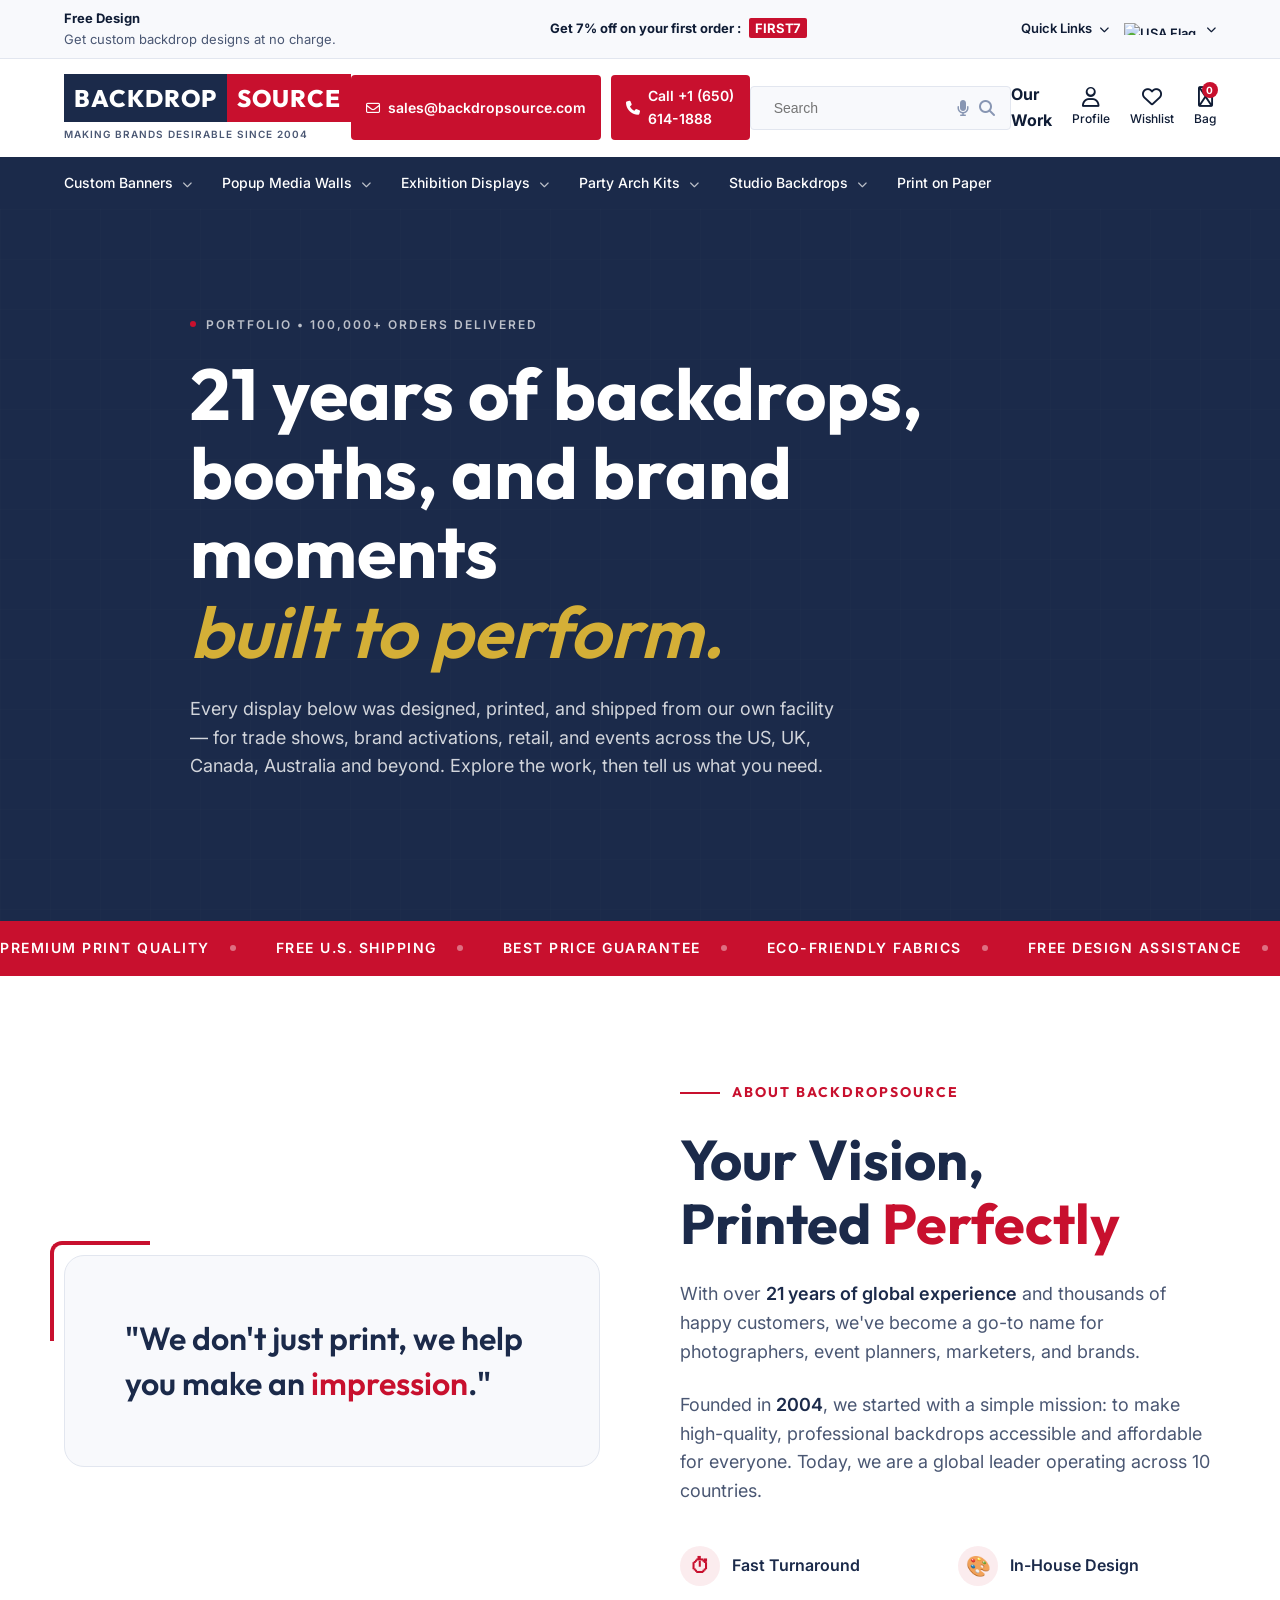
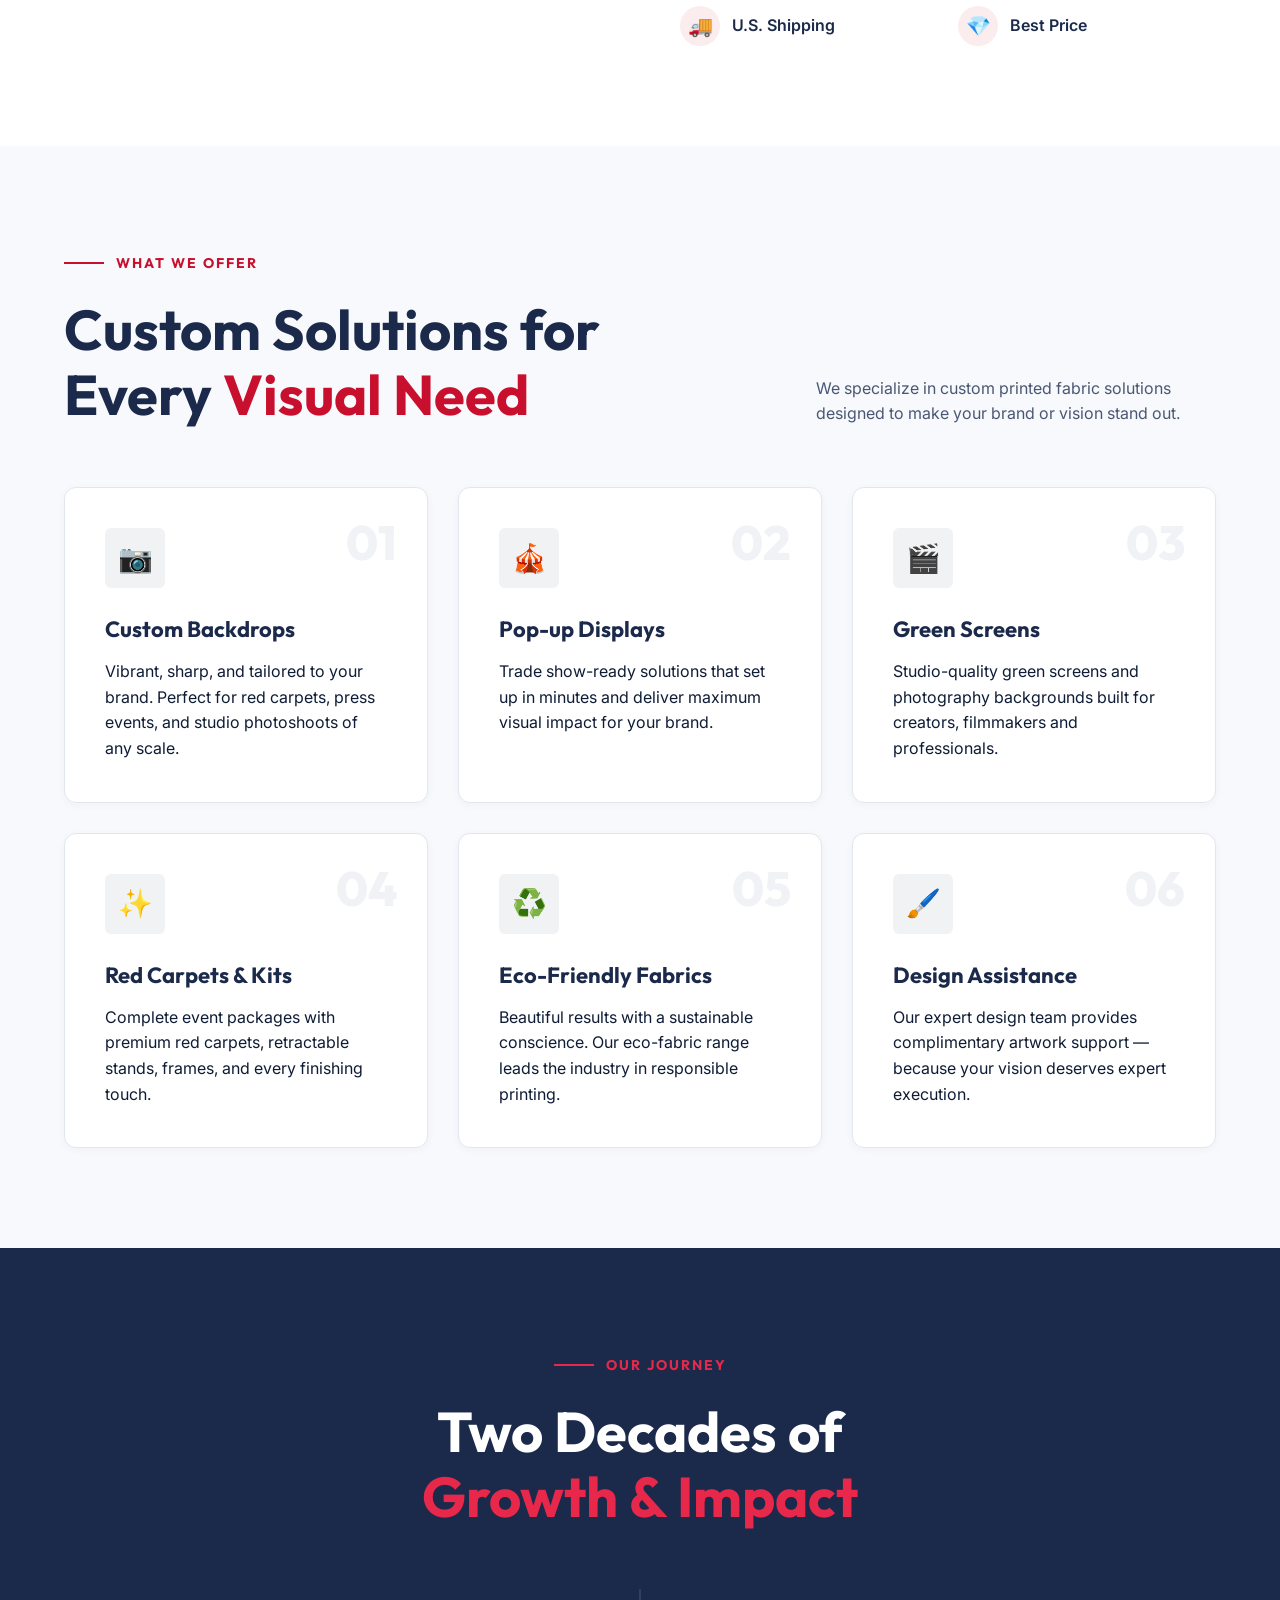
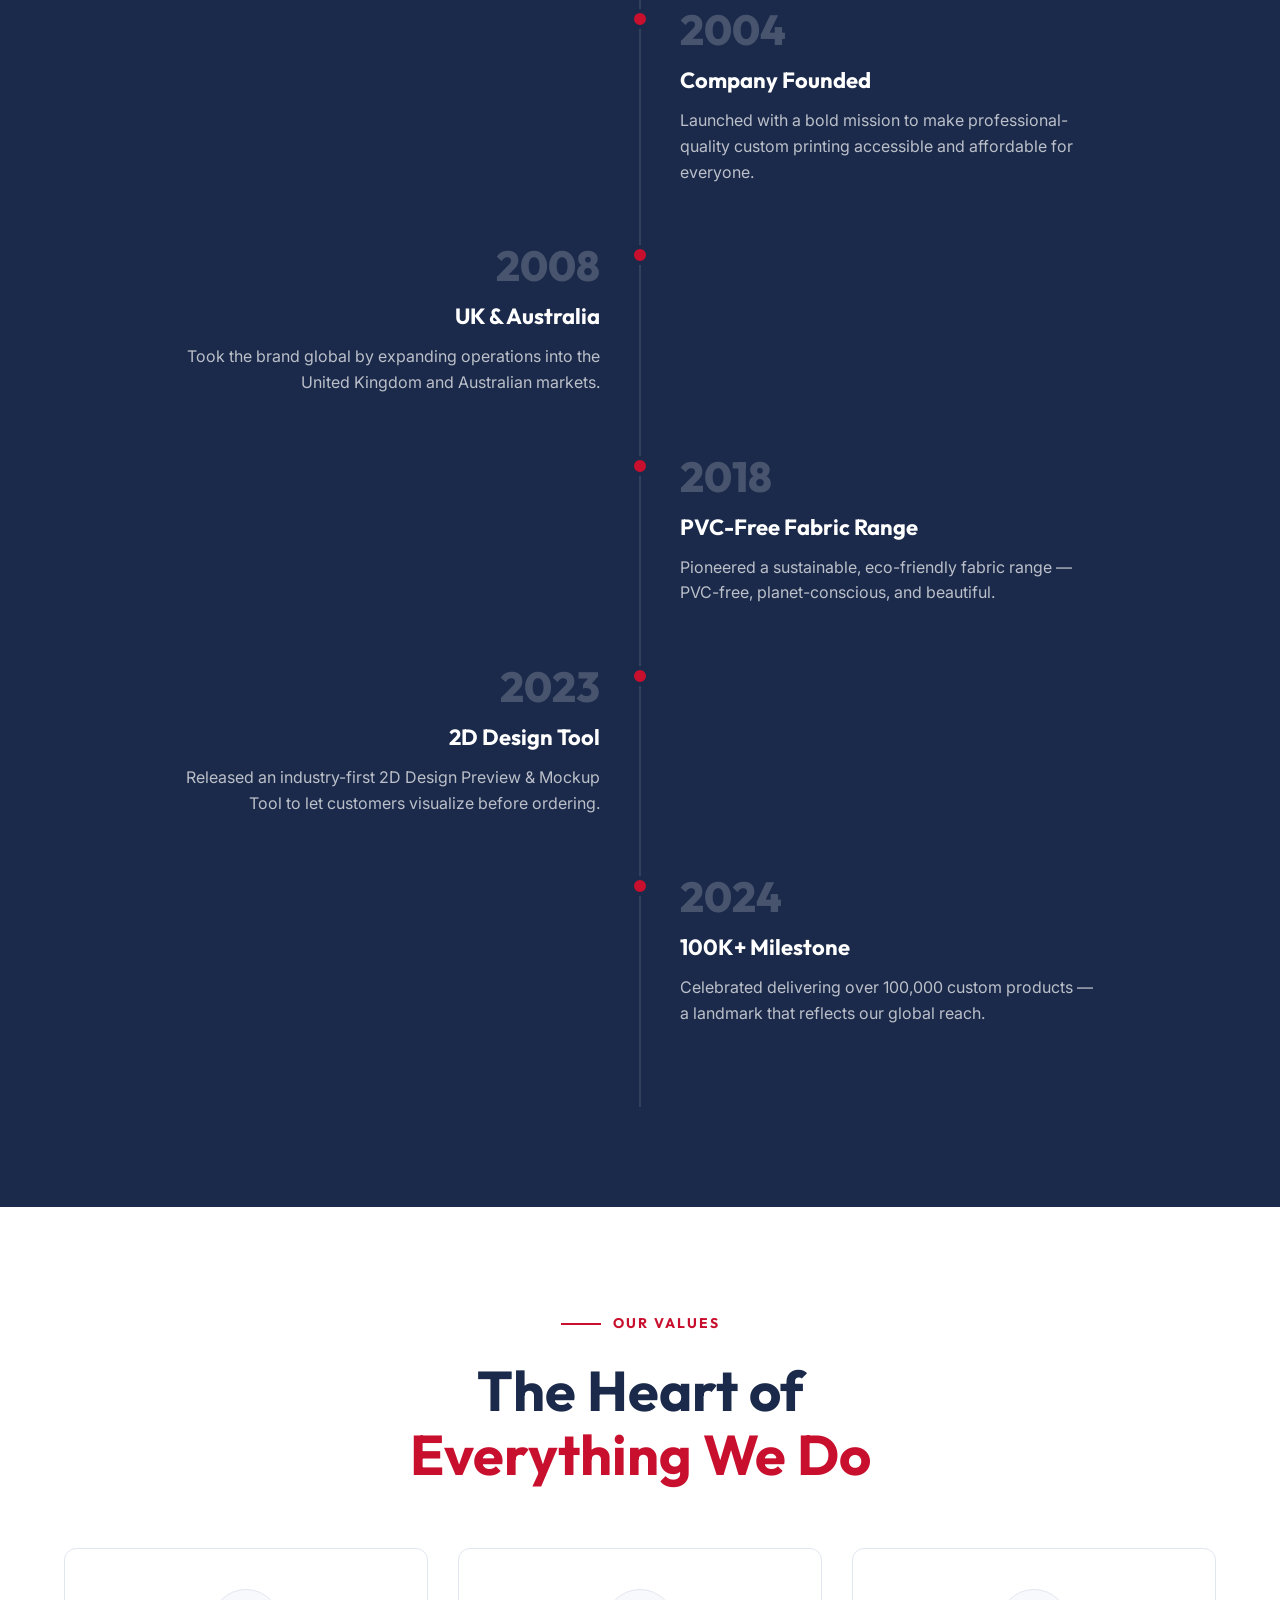
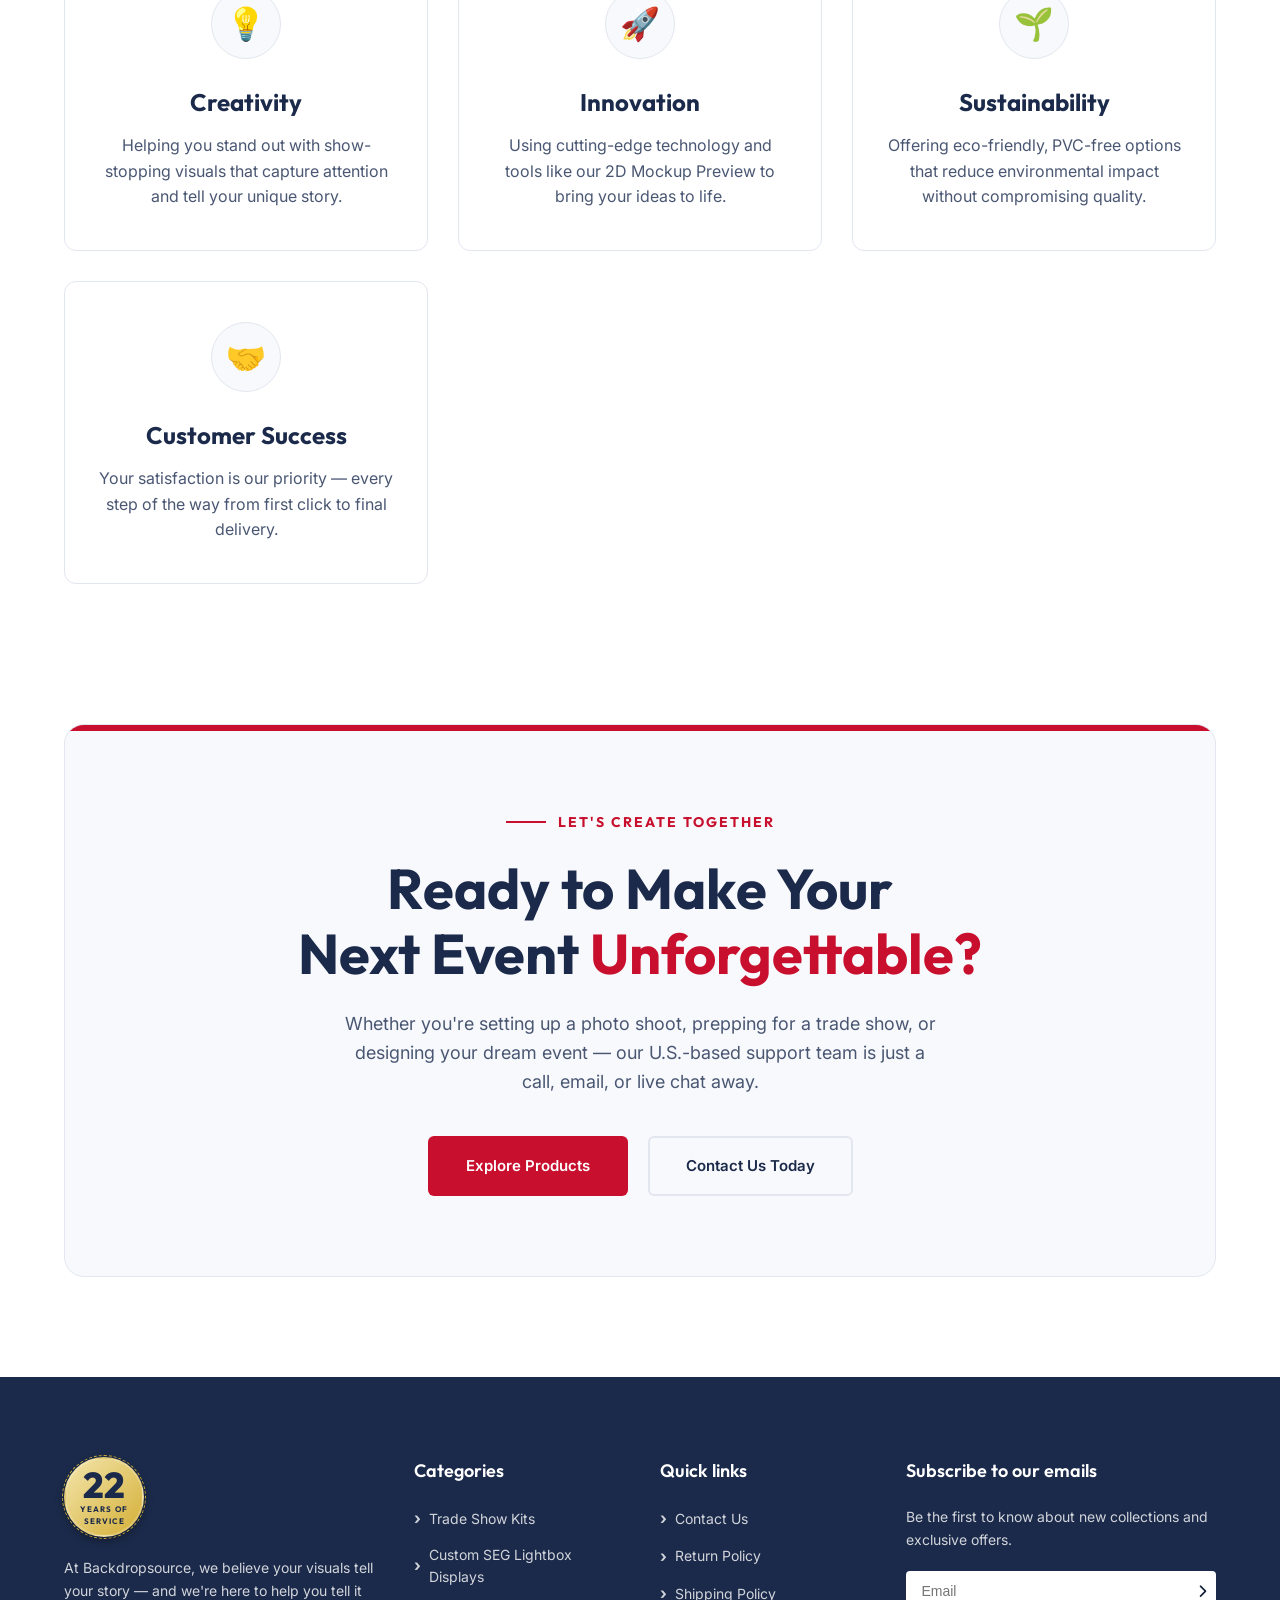
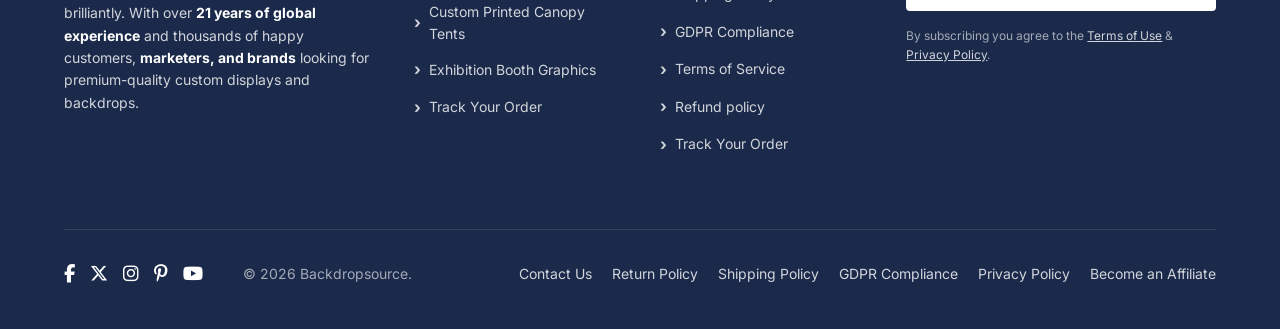
==== commit 73c22280: "fixed product page and added new contact us and about us page" ====
--- a/about.html
+++ b/about.html
@@ -8,57 +8,40 @@
     <link rel="stylesheet" href="https://cdnjs.cloudflare.com/ajax/libs/font-awesome/6.4.0/css/all.min.css">
     <style>
         :root {
-            /* ── BRAND COLORS ── */
-            --crimson: #B31942;
-            --crimson-dark: #8E1235;
-            --crimson-light: #D42054;
-            --crimson-soft: rgba(179, 25, 66, 0.08);
-
-            --navy: #0A3161;
-            --navy-mid: #0D3D7A;
-            --navy-light: #1050A0;
-            --navy-soft: rgba(10, 49, 97, 0.06);
-
+            /* ── BRAND TOKENS ── */
+            --crimson: #C8102E;
+            --crimson-dark: #A50D25;
+            --crimson-light: #E8284A;
+            --crimson-soft: rgba(200, 16, 46, 0.08);
+            
+            --navy: #1B2A4A;
+            --navy-mid: #243560;
+            --navy-light: #2E4070;
+            --navy-soft: rgba(27, 42, 74, 0.06);
+            
             --gold: #D4AF37;
             --gold-light: #F3E5AB;
 
             --white: #FFFFFF;
-            --off-white: #F5F6F8;
-            --light-gray: #E0E4EE;
-            --border: #E0E4EE;
-
-            --text-primary: #0A3161;
-            --text-secondary: #4A5878;
+            --off-white: #F8F9FC;
+            --light-gray: #F1F3F8;
+            --border: #E2E6EF;
+            
+            --text-primary: #0F1C35;
+            --text-secondary: #4A5773;
             --text-muted: #8896B3;
 
             /* ── DESIGN SYSTEM ── */
             --font-display: 'Outfit', sans-serif;
             --font-body: 'Inter', sans-serif;
-
+            
             --radius-sm: 6px;
             --radius-md: 12px;
             --radius-lg: 20px;
-
-            --shadow-sm: 0 2px 8px rgba(10, 49, 97, 0.04);
-            --shadow-md: 0 8px 24px rgba(10, 49, 97, 0.08);
-            --shadow-lg: 0 20px 40px rgba(10, 49, 97, 0.12);
-
-            /* ── BRAND FONT SIZES ── */
-            --font-h1-desktop: 42px;
-            --font-h1-mobile: 32px;
-            --font-h2-desktop: 32px;
-            --font-h2-mobile: 24px;
-            --font-h3-desktop: 24px;
-            --font-h3-mobile: 20px;
-            --font-h4-desktop: 20px;
-            --font-h4-mobile: 18px;
-            --font-body-desktop: 16px;
-            --font-body-mobile: 15px;
-            --font-small-desktop: 14px;
-            --font-small-mobile: 13px;
-            --font-button: 16px;
-            --font-nav-desktop: 15px;
-            --font-nav-mobile: 14px;
+            
+            --shadow-sm: 0 2px 8px rgba(27, 42, 74, 0.04);
+            --shadow-md: 0 8px 24px rgba(27, 42, 74, 0.08);
+            --shadow-lg: 0 20px 40px rgba(27, 42, 74, 0.12);
         }
 
         *, *::before, *::after {
@@ -73,7 +56,6 @@
 
         body {
             font-family: var(--font-body);
-            font-size: var(--font-body-mobile);
             background-color: var(--white);
             color: var(--text-primary);
             overflow-x: hidden;
@@ -257,7 +239,7 @@
         .nav-list li a {
             color: var(--white);
             text-decoration: none;
-            font-size: var(--font-nav-mobile);
+            font-size: 14px;
             font-weight: 500;
             display: inline-block;
             padding: 15px 0;
@@ -328,7 +310,7 @@
         }
         .footer-heading {
             font-family: var(--font-display);
-            font-size: clamp(18px, 2vw, 20px);
+            font-size: 18px;
             font-weight: 600;
             margin-bottom: 20px;
         }
@@ -440,12 +422,6 @@
             .footer-grid { grid-template-columns: 1fr; }
             .footer-bottom { flex-direction: column; text-align: center; }
             .footer-bottom-links { justify-content: center; }
-        }
-
-        /* ── DESKTOP FONT SIZES ── */
-        @media (min-width: 750px) {
-            body { font-size: var(--font-body-desktop); }
-            .nav-list li a { font-size: var(--font-nav-desktop); }
         }
 
         /* ── SCROLL PROGRESS ── */
@@ -499,7 +475,7 @@
 
         .section-h2 {
             font-family: var(--font-display);
-            font-size: clamp(24px, 4vw, 32px);
+            font-size: clamp(36px, 5vw, 56px);
             font-weight: 700;
             line-height: 1.15;
             color: var(--navy);
@@ -527,7 +503,7 @@
             padding: 16px 36px;
             border-radius: var(--radius-sm);
             font-family: var(--font-body);
-            font-size: var(--font-button);
+            font-size: 15px;
             font-weight: 600;
             text-decoration: none;
             transition: all 0.3s ease;
@@ -543,7 +519,7 @@
         .btn-primary:hover {
             background: var(--crimson-dark);
             transform: translateY(-2px);
-            box-shadow: 0 10px 20px rgba(179, 25, 66, 0.2);
+            box-shadow: 0 10px 20px rgba(200, 16, 46, 0.2);
         }
 
         .btn-outline {
@@ -619,7 +595,7 @@
 
         .hero-h1 {
             font-family: var(--font-display);
-            font-size: clamp(32px, 5vw, 42px);
+            font-size: clamp(48px, 6vw, 72px);
             font-weight: 700;
             line-height: 1.1;
             margin-bottom: 24px;
@@ -632,7 +608,7 @@
         }
 
         .hero-sub {
-            font-size: var(--font-body-desktop);
+            font-size: 18px;
             color: rgba(255,255,255,0.8);
             margin-bottom: 40px;
             max-width: 650px;
@@ -713,7 +689,7 @@
         }
 
         .intro-content p {
-            font-size: var(--font-body-desktop);
+            font-size: 18px;
             color: var(--text-secondary);
             margin-bottom: 24px;
         }
@@ -826,7 +802,7 @@
 
         .offer-title {
             font-family: var(--font-display);
-            font-size: clamp(20px, 2.5vw, 24px);
+            font-size: 22px;
             color: var(--navy);
             margin-bottom: 12px;
             font-weight: 700;
@@ -894,7 +870,7 @@
 
         .value-title {
             font-family: var(--font-display);
-            font-size: clamp(20px, 2.5vw, 24px);
+            font-size: 24px;
             color: var(--navy);
             margin-bottom: 12px;
             font-weight: 700;
@@ -1000,7 +976,7 @@
         
         .timeline-title {
             font-family: var(--font-display);
-            font-size: clamp(20px, 2.5vw, 24px);
+            font-size: 22px;
             font-weight: 700;
             margin-bottom: 10px;
         }
@@ -1029,7 +1005,7 @@
         }
         
         .cta-desc {
-            font-size: var(--font-body-desktop);
+            font-size: 18px;
             color: var(--text-secondary);
             max-width: 600px;
             margin: 0 auto 40px;
